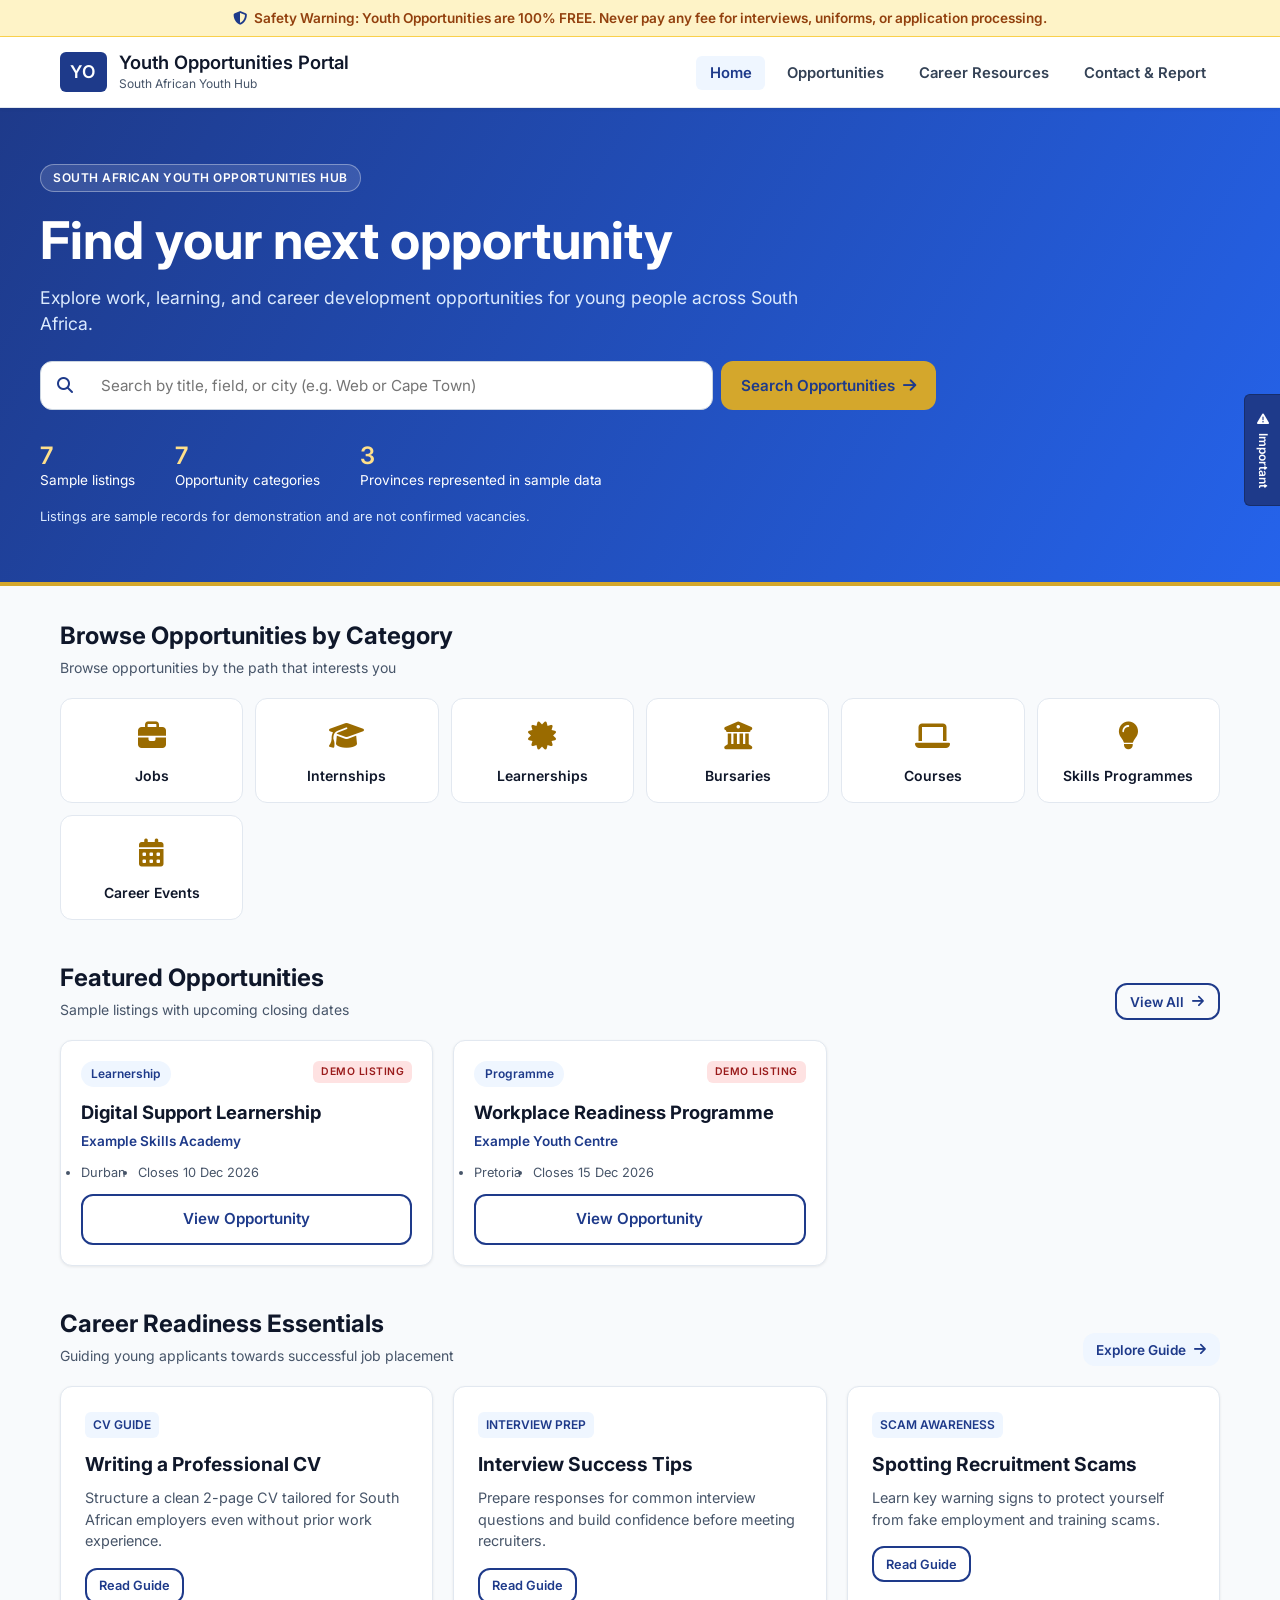
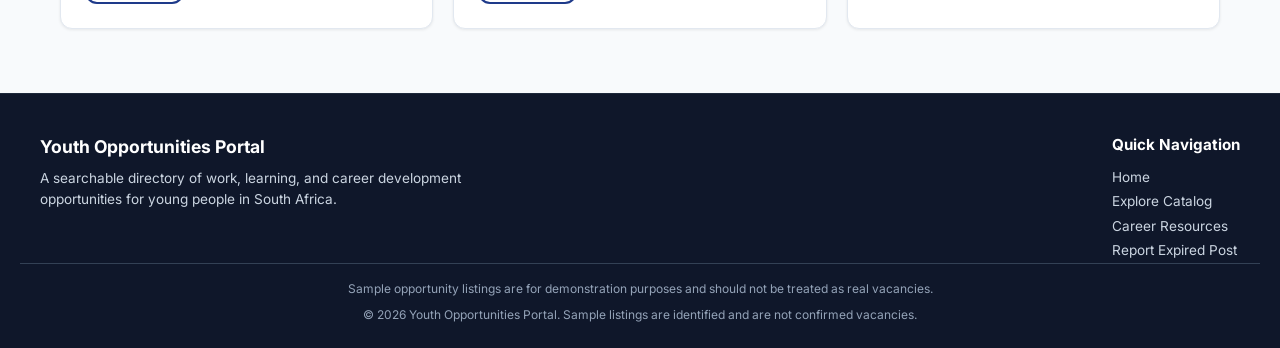
==== index.html @ da5fc0d7 "c" ====
<!DOCTYPE html>
<html lang="en">
<head>
  <meta charset="UTF-8" />
  <meta name="viewport" content="width=device-width, initial-scale=1.0" />
  <title>Youth Opportunities Portal | South African Youth Hub</title>
  <link rel="stylesheet" href="https://cdnjs.cloudflare.com/ajax/libs/font-awesome/6.7.2/css/all.min.css" />
  <link rel="stylesheet" href="../css/style.css" />
</head>
<body>

  <!-- ACCESSIBILITY: Skip Link -->
  <a href="#main-content" class="skip-link">Skip to main content</a>

  <!-- SCAM WARNING BANNER -->
  <aside class="scam-banner" aria-label="Security Alert">
    <i class="fa-solid fa-shield-halved" aria-hidden="true"></i>
    <strong>Safety Warning:</strong> Youth Opportunities are 100% FREE. Never pay any fee for interviews, uniforms, or application processing.
  </aside>

  <!-- NAVIGATION HEADER -->
  <header class="site-header">
    <div class="nav-container">
      <a href="index.html" class="logo-group">
        <span class="logo-badge">YO</span>
        <div>
          <span class="logo-title">Youth Opportunities Portal</span>
          <span class="logo-sub">South African Youth Hub</span>
        </div>
      </a>

      <nav aria-label="Primary Desktop Navigation">
        <ul class="nav-links">
          <li><a href="index.html" class="active">Home</a></li>
          <li><a href="opportunities.html">Opportunities</a></li>
          <li><a href="resources.html">Career Resources</a></li>
          <li><a href="contact.html">Contact & Report</a></li>
        </ul>
      </nav>

      <button id="mobile-nav-toggle" class="mobile-nav-toggle" aria-label="Toggle navigation drawer" aria-expanded="false">
        <i class="fa-solid fa-bars" aria-hidden="true"></i>
      </button>
    </div>

    <!-- Mobile Drawer -->
    <div id="mobile-drawer" class="mobile-drawer">
      <nav aria-label="Primary Mobile Navigation">
        <ul class="mobile-drawer-links">
          <li><a href="index.html" class="active">Home</a></li>
          <li><a href="opportunities.html">Opportunities</a></li>
          <li><a href="resources.html">Career Resources</a></li>
          <li><a href="contact.html">Contact & Report</a></li>
        </ul>
      </nav>
    </div>
  </header>

  <!-- MAIN CONTENT -->
  <main id="main-content" class="main-layout home-main">

  <!-- FULL-WIDTH OPPORTUNITY SEARCH -->
  <section class="hero-card" aria-labelledby="hero-title">
    <div class="hero-content">
      <span class="badge-tag">South African Youth Opportunities Hub</span>
      <h1 id="hero-title" class="hero-title">Find your next opportunity</h1>
      <p class="hero-subtitle">Explore work, learning, and career development opportunities for young people across South Africa.</p>

      <form action="opportunities.html" method="GET" class="hero-search-form" role="search">
        <label for="hero-search" class="sr-only">Search opportunities</label>
        <div class="hero-search-field">
          <i class="fa-solid fa-magnifying-glass" aria-hidden="true"></i>
          <input type="text" id="hero-search" name="search" placeholder="Search by title, field, or city (e.g. Web or Cape Town)" class="hero-search-input" />
        </div>
        <button type="submit" class="btn btn-primary">
          Search Opportunities
          <i class="fa-solid fa-arrow-right" aria-hidden="true"></i>
        </button>
      </form>

      <div class="hero-stats" aria-label="Portal overview">
        <div class="hero-stat">
          <strong>7</strong>
          <span>Sample listings</span>
        </div>
        <div class="hero-stat">
          <strong>7</strong>
          <span>Opportunity categories</span>
        </div>
        <div class="hero-stat">
          <strong>3</strong>
          <span>Provinces represented in sample data</span>
        </div>
      </div>
      <p class="hero-sample-note">Listings are sample records for demonstration and are not confirmed vacancies.</p>
    </div>
  </section>

  <div class="home-content">
    <!-- CATEGORIES SECTION -->
    <section style="margin-bottom: 2.5rem;">
      <div class="section-header">
        <div>
          <h2 class="section-title">Browse Opportunities by Category</h2>
          <p class="section-subtitle">Browse opportunities by the path that interests you</p>
        </div>
      </div>

      <div class="category-grid">
        <a href="opportunities.html?category=Job" class="category-card">
          <span class="category-icon"><i class="fa-solid fa-briefcase" aria-hidden="true"></i></span>
          <span class="category-name">Jobs</span>
        </a>
        <a href="opportunities.html?category=Internship" class="category-card">
          <span class="category-icon"><i class="fa-solid fa-graduation-cap" aria-hidden="true"></i></span>
          <span class="category-name">Internships</span>
        </a>
        <a href="opportunities.html?category=Learnership" class="category-card">
          <span class="category-icon"><i class="fa-solid fa-certificate" aria-hidden="true"></i></span>
          <span class="category-name">Learnerships</span>
        </a>
        <a href="opportunities.html?category=Bursary" class="category-card">
          <span class="category-icon"><i class="fa-solid fa-building-columns" aria-hidden="true"></i></span>
          <span class="category-name">Bursaries</span>
        </a>
        <a href="opportunities.html?category=Course" class="category-card">
          <span class="category-icon"><i class="fa-solid fa-laptop" aria-hidden="true"></i></span>
          <span class="category-name">Courses</span>
        </a>
        <a href="opportunities.html?category=Programme" class="category-card">
          <span class="category-icon"><i class="fa-solid fa-lightbulb" aria-hidden="true"></i></span>
          <span class="category-name">Skills Programmes</span>
        </a>
        <a href="opportunities.html?category=Career%20Event" class="category-card">
          <span class="category-icon"><i class="fa-solid fa-calendar-days" aria-hidden="true"></i></span>
          <span class="category-name">Career Events</span>
        </a>
      </div>
    </section>

    <!-- FEATURED OPPORTUNITIES -->
    <section style="margin-bottom: 2.5rem;">
      <div class="section-header">
        <div>
          <h2 class="section-title">Featured Opportunities</h2>
          <p class="section-subtitle">Sample listings with upcoming closing dates</p>
        </div>
        <a href="opportunities.html" class="btn btn-outline" style="padding: 0.4rem 0.85rem; font-size: 0.85rem;">View All <i class="fa-solid fa-arrow-right" aria-hidden="true"></i></a>
      </div>

      <div id="featured-grid" class="opportunities-grid"></div>
    </section>

    <!-- CAREER READINESS SECTION -->
    <section style="margin-bottom: 2rem;">
      <div class="section-header">
        <div>
          <h2 class="section-title">Career Readiness Essentials</h2>
          <p class="section-subtitle">Guiding young applicants towards successful job placement</p>
        </div>
        <a href="resources.html" class="btn btn-secondary" style="padding: 0.4rem 0.85rem; font-size: 0.85rem;">Explore Guide <i class="fa-solid fa-arrow-right" aria-hidden="true"></i></a>
      </div>

      <div class="resources-grid">
        <div class="resource-card">
          
          <span class="resource-badge">CV GUIDE</span>
          <h3 class="resource-title">Writing a Professional CV</h3>
          <p class="resource-desc">Structure a clean 2-page CV tailored for South African employers even without prior work experience.</p>
          <a href="resources.html#cv-section" class="btn btn-outline" style="font-size: 0.8rem; padding: 0.4rem 0.75rem;">Read Guide</a>
        </div>

        <div class="resource-card">
          <span class="resource-badge">INTERVIEW PREP</span>
          <h3 class="resource-title">Interview Success Tips</h3>
          <p class="resource-desc">Prepare responses for common interview questions and build confidence before meeting recruiters.</p>
          <a href="resources.html#interview-section" class="btn btn-outline" style="font-size: 0.8rem; padding: 0.4rem 0.75rem;">Read Guide</a>
        </div>

        <div class="resource-card">
          <span class="resource-badge">SCAM AWARENESS</span>
          <h3 class="resource-title">Spotting Recruitment Scams</h3>
          <p class="resource-desc">Learn key warning signs to protect yourself from fake employment and training scams.</p>
          <a href="resources.html#scam-section" class="btn btn-outline" style="font-size: 0.8rem; padding: 0.4rem 0.75rem;">Read Guide</a>
        </div>
      </div>
    </section>

  </div>
  </main>

  <!-- FOOTER -->
  <footer class="site-footer">
    <div class="footer-container">
      <div style="max-width: 450px;">
        <h3 style="color: var(--white); font-size: 1.1rem; margin-bottom: 0.5rem;">Youth Opportunities Portal</h3>
        <p>A searchable directory of work, learning, and career development opportunities for young people in South Africa.</p>
      </div>

      <div>
        <h4 style="color: var(--white); font-size: 0.95rem; margin-bottom: 0.5rem;">Quick Navigation</h4>
        <ul style="list-style: none; line-height: 1.8;">
          <li><a href="index.html" style="color: var(--gray-300); text-decoration: none;">Home</a></li>
          <li><a href="opportunities.html" style="color: var(--gray-300); text-decoration: none;">Explore Catalog</a></li>
          <li><a href="resources.html" style="color: var(--gray-300); text-decoration: none;">Career Resources</a></li>
          <li><a href="contact.html" style="color: var(--gray-300); text-decoration: none;">Report Expired Post</a></li>
        </ul>
      </div>
    </div>

    <div class="footer-bottom">
      <p>Sample opportunity listings are for demonstration purposes and should not be treated as real vacancies.</p>
      <p style="margin-top: 0.5rem;">© 2026 Youth Opportunities Portal. Sample listings are identified and are not confirmed vacancies.</p>
    </div>
  </footer>

  <aside class="applicant-warning" aria-label="Important applicant information">
    <button
      class="applicant-warning-tab"
      id="applicant-warning-toggle"
      type="button"
      aria-label="Open important applicant warning"
      aria-expanded="false"
      aria-controls="applicant-warning-panel"
    >
      <i class="fa-solid fa-triangle-exclamation" aria-hidden="true"></i>
      <span>Important</span>
    </button>
    <section
      class="applicant-warning-panel"
      id="applicant-warning-panel"
      aria-labelledby="applicant-warning-title"
      hidden
    >
      <h2 id="applicant-warning-title">Important applicant notice</h2>
      <p>Important: This portal is a student demo project and the opportunities currently displayed are sample listings. Always confirm an opportunity on the organisation's official website before submitting personal information or documents. Never pay money to apply for a job, learnership, internship, bursary, or course.</p>
      <button class="applicant-warning-close" type="button">Close</button>
    </section>
  </aside>

  <script src="../js/main.js"></script>
</body>
</html>
---- css/style.css ----
/* ==========================================================================
   Youth Opportunities Portal - Shared Stylesheet
   Color Palette: South African navy, royal blue, and subtle gold accents
   ========================================================================== */

@import url("https://fonts.googleapis.com/css2?family=Inter:wght@400;600;700&display=swap");

:root {
  --primary: #1e3a8a;        /* Deep navy blue */
  --primary-hover: #172e6b;
  --primary-light: #eff6ff;
  --secondary: #2563eb;      /* Royal blue */
  --gold: #d4a72c;
  --gold-hover: #e2b83f;
  --dark: #0f172a;           /* Dark Slate Text */
  --light: #f8fafc;          /* Light Slate Background */
  --white: #ffffff;
  --gray-100: #f1f5f9;
  --gray-200: #e2e8f0;
  --gray-300: #cbd5e1;
  --gray-600: #475569;
  --gray-700: #334155;
  --amber-bg: #fffbeb;
  --amber-border: #fcd34d;
  --amber-text: #78350f;
  --red-600: #dc2626;
  --green-600: #16a34a;
  
  --font-main: "Inter", Arial, sans-serif;
  --max-width: 1200px;
  --radius-sm: 6px;
  --radius-md: 12px;
  --radius-lg: 18px;
  --shadow-sm: 0 1px 3px rgba(0, 0, 0, 0.08);
  --shadow-md: 0 4px 12px rgba(0, 0, 0, 0.08);
  --shadow-lg: 0 10px 25px rgba(30, 58, 138, 0.16);
}

/* --- Global Reset & Base Styles --- */
* {
  box-sizing: border-box;
  margin: 0;
  padding: 0;
}

html {
  font-family: var(--font-main);
  font-size: 16px;
  color: var(--dark);
  background-color: var(--light);
  line-height: 1.5;
  scroll-behavior: smooth;
}

body {
  display: flex;
  flex-direction: column;
  min-height: 100vh;
  font-family: var(--font-main);
  font-weight: 400;
}

button,
input,
select,
textarea {
  font-family: inherit;
}

h1,
h2,
h3 {
  font-weight: 700;
}

strong,
b {
  font-weight: 600;
}

/* --- Accessibility Focus States --- */
a:focus-visible,
button:focus-visible,
input:focus-visible,
select:focus-visible,
textarea:focus-visible {
  outline: 3px solid var(--secondary) !important;
  outline-offset: 3px !important;
}

.sr-only {
  position: absolute;
  width: 1px;
  height: 1px;
  padding: 0;
  margin: -1px;
  overflow: hidden;
  clip: rect(0, 0, 0, 0);
  white-space: nowrap;
  border: 0;
}

.skip-link {
  position: absolute;
  top: -50px;
  left: 1rem;
  background: var(--primary);
  color: var(--white);
  padding: 0.75rem 1.25rem;
  z-index: 9999;
  font-weight: 600;
  border-radius: var(--radius-sm);
  transition: top 0.2s ease;
  text-decoration: none;
}

.skip-link:focus {
  top: 1rem;
}

.applicant-warning {
  position: fixed;
  top: 50%;
  right: 0;
  z-index: 200;
  transform: translateY(-50%);
}

.applicant-warning-tab {
  display: flex;
  width: 36px;
  min-height: 112px;
  flex-direction: column;
  align-items: center;
  justify-content: center;
  gap: 0.5rem;
  padding: 0.65rem 0.35rem;
  border: 1px solid var(--primary-hover);
  border-right: 0;
  border-radius: var(--radius-sm) 0 0 var(--radius-sm);
  background: var(--primary);
  color: var(--white);
  font: inherit;
  font-size: 0.75rem;
  font-weight: 600;
  cursor: pointer;
}

.applicant-warning-tab span {
  writing-mode: vertical-rl;
}

.applicant-warning-panel {
  position: absolute;
  top: 50%;
  right: 46px;
  width: min(360px, calc(100vw - 64px));
  padding: 1.25rem;
  transform: translateY(-50%);
  border: 1px solid var(--gray-300);
  border-top: 4px solid var(--primary);
  border-radius: var(--radius-md);
  background: var(--white);
  color: var(--dark);
  box-shadow: var(--shadow-lg);
}

.applicant-warning-panel[hidden] {
  display: none;
}

.applicant-warning-panel h2 {
  margin-bottom: 0.65rem;
  color: var(--primary);
  font-size: 1.1rem;
}

.applicant-warning-panel p {
  font-size: 0.9rem;
  line-height: 1.55;
}

.applicant-warning-close {
  min-height: 44px;
  margin-top: 1rem;
  padding: 0.55rem 1rem;
  border: 0;
  border-radius: var(--radius-sm);
  background: var(--primary);
  color: var(--white);
  font: inherit;
  font-weight: 600;
  cursor: pointer;
}

/* --- Banners --- */
.scam-banner {
  background-color: #fef3c7;
  color: #92400e;
  border-bottom: 1px solid var(--amber-border);
  padding: 0.5rem 1rem;
  font-size: 0.85rem;
  text-align: center;
  font-weight: 600;
}

.scam-banner i {
  color: var(--primary);
  margin-right: 0.25rem;
}

/* --- Navigation Header --- */
.site-header {
  background-color: var(--white);
  border-bottom: 1px solid var(--gray-200);
  position: sticky;
  top: 0;
  z-index: 100;
  box-shadow: var(--shadow-sm);
}

.nav-container {
  max-width: var(--max-width);
  margin: 0 auto;
  padding: 0.85rem 1.25rem;
  display: flex;
  justify-content: space-between;
  align-items: center;
}

.logo-group {
  display: flex;
  align-items: center;
  gap: 0.75rem;
  text-decoration: none;
  color: var(--dark);
}

.logo-badge {
  background: var(--primary);
  color: var(--white);
  font-weight: 600;
  padding: 0.4rem 0.65rem;
  border-radius: var(--radius-sm);
  font-size: 1.1rem;
  letter-spacing: 1px;
}

.logo-title {
  font-size: 1.15rem;
  font-weight: 600;
  color: var(--dark);
  line-height: 1.2;
}

.logo-sub {
  font-size: 0.75rem;
  color: var(--gray-600);
  display: block;
}

.nav-links {
  display: flex;
  gap: 0.5rem;
  list-style: none;
}

.nav-links a {
  text-decoration: none;
  color: var(--gray-700);
  font-weight: 600;
  font-size: 0.925rem;
  padding: 0.5rem 0.85rem;
  border-radius: var(--radius-sm);
  transition: all 0.2s ease;
}

.nav-links a:hover,
.nav-links a.active {
  color: var(--primary);
  background-color: var(--primary-light);
}

.mobile-nav-toggle {
  display: none;
  background: transparent;
  border: none;
  font-size: 1.5rem;
  color: var(--dark);
  cursor: pointer;
  padding: 0.25rem 0.5rem;
}

.mobile-nav-toggle i {
  color: var(--primary);
}

.mobile-drawer {
  display: none;
  background: var(--white);
  border-bottom: 1px solid var(--gray-200);
  padding: 1rem 1.25rem;
}

.mobile-drawer.open {
  display: block;
}

.mobile-drawer-links {
  list-style: none;
  display: flex;
  flex-direction: column;
  gap: 0.5rem;
}

.mobile-drawer-links a {
  text-decoration: none;
  color: var(--gray-700);
  font-weight: 600;
  display: block;
  padding: 0.6rem 0.75rem;
  border-radius: var(--radius-sm);
}

.mobile-drawer-links a:hover,
.mobile-drawer-links a.active {
  background-color: var(--primary-light);
  color: var(--primary);
}

/* --- Layout Containers --- */
.main-layout {
  flex: 1;
  max-width: var(--max-width);
  width: 100%;
  margin: 0 auto;
  padding: 2rem 1.25rem;
}

.home-main {
  max-width: none;
  padding: 0;
  width: 100%;
}

.home-content {
  max-width: var(--max-width);
  width: 100%;
  margin: 0 auto;
  padding: 2rem 1.25rem;
}

/* --- Hero Section --- */
.hero-card {
  width: 100%;
  background: linear-gradient(120deg, var(--primary) 0%, var(--secondary) 100%);
  color: var(--white);
  padding: 3.5rem 1.25rem;
  border-bottom: 4px solid var(--gold);
}

.hero-content {
  max-width: var(--max-width);
  margin: 0 auto;
}

.badge-tag {
  display: inline-block;
  background: rgba(255, 255, 255, 0.12);
  color: #fff;
  border: 1px solid rgba(255, 255, 255, 0.35);
  font-size: 0.75rem;
  font-weight: 600;
  text-transform: uppercase;
  padding: 0.25rem 0.75rem;
  border-radius: 999px;
  letter-spacing: 0.5px;
  margin-bottom: 1rem;
}

.hero-title {
  font-size: clamp(2rem, 5vw, 3.25rem);
  font-weight: 700;
  line-height: 1.25;
  margin-bottom: 0.75rem;
}

.hero-subtitle {
  font-size: 1.1rem;
  color: #dbeafe;
  margin-bottom: 1.5rem;
  line-height: 1.5;
  max-width: 48rem;
}

.hero-search-form {
  display: flex;
  gap: 0.5rem;
  flex-wrap: wrap;
  max-width: 56rem;
}

.hero-search-field {
  display: flex;
  flex: 1 1 20rem;
  align-items: center;
  gap: 0.75rem;
  min-width: 0;
  padding: 0 1rem;
  background: var(--white);
  border: 1px solid var(--gray-300);
  border-radius: var(--radius-md);
  color: var(--primary);
}

.hero-search-input {
  width: 100%;
  min-width: 0;
  padding: 0.85rem 1rem;
  border: 0;
  outline: 0;
  font-size: 0.95rem;
}

.hero-search-form .btn-primary {
  background: var(--gold);
  color: var(--primary);
  min-height: 48px;
}

.hero-search-form .btn-primary:hover {
  background: var(--gold-hover);
}

.hero-stats {
  display: flex;
  flex-wrap: wrap;
  gap: 1.5rem 2.5rem;
  margin-top: 2rem;
}

.hero-stat {
  display: flex;
  flex-direction: column;
}

.hero-stat strong {
  color: #ffe08a;
  font-size: 1.5rem;
  line-height: 1.2;
}

.hero-stat span {
  color: var(--white);
  font-size: 0.85rem;
}

.hero-sample-note {
  margin-top: 1rem;
  color: #dbeafe;
  font-size: 0.8rem;
}

/* --- Buttons --- */
.btn {
  display: inline-flex;
  align-items: center;
  justify-content: center;
  gap: 0.5rem;
  padding: 0.75rem 1.25rem;
  font-size: 0.95rem;
  font-weight: 600;
  border-radius: var(--radius-md);
  border: none;
  cursor: pointer;
  text-decoration: none;
  transition: all 0.2s ease;
}

.btn-primary {
  background-color: var(--primary);
  color: var(--white);
}

.btn-primary:hover {
  background-color: var(--primary-hover);
}

.btn-secondary {
  background-color: var(--primary-light);
  color: var(--primary);
}

.btn-secondary:hover {
  background-color: #dbeafe;
}

.btn-outline {
  background: transparent;
  border: 2px solid var(--primary);
  color: var(--primary);
}

.btn-outline:hover {
  background-color: var(--primary-light);
}

.btn-light {
  background: rgba(255, 255, 255, 0.2);
  color: var(--white);
  border: 1px solid rgba(255, 255, 255, 0.3);
}

.btn-light:hover {
  background: rgba(255, 255, 255, 0.3);
}

/* --- Section Titles --- */
.section-header {
  margin-bottom: 1.25rem;
  display: flex;
  justify-content: space-between;
  align-items: flex-end;
}

.section-title {
  font-size: 1.5rem;
  font-weight: 700;
  color: var(--dark);
}

.section-subtitle {
  font-size: 0.875rem;
  color: var(--gray-600);
  margin-top: 0.2rem;
}

/* --- Opportunity Cards & Grid --- */
.opportunities-grid {
  display: grid;
  grid-template-columns: 1fr;
  gap: 1.25rem;
}

.opportunity-card {
  background: var(--white);
  border: 1px solid var(--gray-200);
  border-radius: var(--radius-md);
  padding: 1.25rem;
  box-shadow: var(--shadow-sm);
  display: flex;
  flex-direction: column;
  justify-content: space-between;
  position: relative;
  transition: transform 0.2s ease, box-shadow 0.2s ease;
}

.opportunity-card:hover {
  transform: translateY(-2px);
  box-shadow: var(--shadow-md);
  border-color: var(--primary-light);
}

.opportunity-actions {
  display: flex;
  flex-wrap: wrap;
  align-items: center;
  gap: 0.65rem;
  margin-top: 1rem;
}

.apply-button {
  background-color: var(--primary);
  color: var(--white);
  min-height: 44px;
}

.apply-button:hover {
  background-color: var(--primary-hover);
}

.application-unavailable {
  flex-basis: 100%;
  color: var(--gray-600);
  font-size: 0.85rem;
  line-height: 1.5;
}

.demo-disclaimer {
  color: var(--gray-600);
  font-size: 0.85rem;
  line-height: 1.5;
  margin-top: 0.75rem;
}

.expired-notice {
  display: block;
}

.demo-tag {
  display: inline-block;
  background-color: #fee2e2;
  color: #991b1b;
  font-size: 0.65rem;
  font-weight: 600;
  padding: 0.2rem 0.5rem;
  border-radius: var(--radius-sm);
  letter-spacing: 0.5px;
}

.card-top {
  display: flex;
  justify-content: space-between;
  align-items: flex-start;
  margin-bottom: 0.75rem;
  gap: 0.5rem;
}

.category-pill {
  background-color: var(--primary-light);
  color: var(--primary);
  font-size: 0.75rem;
  font-weight: 600;
  padding: 0.25rem 0.65rem;
  border-radius: 999px;
}

.card-title {
  font-size: 1.15rem;
  font-weight: 700;
  color: var(--dark);
  margin-bottom: 0.25rem;
}

.card-org {
  font-size: 0.85rem;
  font-weight: 600;
  color: var(--primary);
  margin-bottom: 0.75rem;
}

.card-meta-list {
  display: flex;
  flex-wrap: wrap;
  gap: 0.75rem;
  font-size: 0.8rem;
  color: var(--gray-600);
  margin-bottom: 0.75rem;
}

.card-desc {
  font-size: 0.875rem;
  color: var(--gray-700);
  line-height: 1.45;
  margin-bottom: 1.25rem;
}

.card-footer {
  border-top: 1px solid var(--gray-100);
  padding-top: 0.75rem;
  display: flex;
  justify-content: space-between;
  align-items: center;
}

.card-updated {
  font-size: 0.7rem;
  color: var(--gray-600);
  font-weight: 400;
}

/* --- Category Buttons Grid --- */
.category-grid {
  display: grid;
  grid-template-columns: repeat(2, 1fr);
  gap: 0.75rem;
  margin-bottom: 2.5rem;
}

.category-card {
  background: var(--white);
  border: 1px solid var(--gray-200);
  border-radius: var(--radius-md);
  padding: 1rem;
  text-align: center;
  text-decoration: none;
  color: var(--dark);
  transition: all 0.2s ease;
  display: flex;
  flex-direction: column;
  align-items: center;
  gap: 0.5rem;
}

.category-card:hover {
  border-color: var(--primary);
  background-color: var(--primary-light);
  transform: translateY(-2px);
}

.category-icon {
  font-size: 1.75rem;
  color: #9a6b00;
}

.category-name {
  font-weight: 600;
  font-size: 0.875rem;
}

/* --- Filters Box --- */
.filters-card {
  background: var(--white);
  border: 1px solid var(--gray-200);
  border-radius: var(--radius-md);
  padding: 1.25rem;
  margin-bottom: 1.5rem;
  box-shadow: var(--shadow-sm);
}

.filters-grid {
  display: grid;
  grid-template-columns: 1fr;
  gap: 1rem;
  margin-top: 1rem;
}

.form-group {
  display: flex;
  flex-direction: column;
  gap: 0.35rem;
}

.form-label {
  font-size: 0.8rem;
  font-weight: 600;
  text-transform: uppercase;
  letter-spacing: 0.5px;
  color: var(--gray-700);
}

.form-control {
  padding: 0.65rem 0.85rem;
  border-radius: var(--radius-sm);
  border: 1px solid var(--gray-300);
  font-size: 0.9rem;
  background-color: var(--white);
  width: 100%;
}

.form-control:focus {
  border-color: var(--primary);
}

/* --- Empty / Error Box --- */
.status-box {
  background: var(--white);
  border: 1px solid var(--gray-200);
  border-radius: var(--radius-md);
  padding: 2.5rem 1.5rem;
  text-align: center;
  margin: 1.5rem 0;
}

.status-icon {
  font-size: 2.5rem;
  margin-bottom: 0.75rem;
  display: block;
}

.status-title {
  font-size: 1.2rem;
  font-weight: 700;
  color: var(--dark);
  margin-bottom: 0.5rem;
}

.status-text {
  font-size: 0.9rem;
  color: var(--gray-600);
  max-width: 500px;
  margin: 0 auto 1rem auto;
}

/* --- Resource Cards Grid --- */
.resources-grid {
  display: grid;
  grid-template-columns: 1fr;
  gap: 1.25rem;
}

.resource-card {
  background: var(--white);
  border: 1px solid var(--gray-200);
  border-radius: var(--radius-md);
  padding: 1.5rem;
  box-shadow: var(--shadow-sm);
}

.resource-badge {
  display: inline-block;
  background: var(--primary-light);
  color: var(--primary);
  font-weight: 600;
  font-size: 0.75rem;
  padding: 0.25rem 0.5rem;
  border-radius: var(--radius-sm);
  margin-bottom: 0.75rem;
}

.resource-title {
  font-size: 1.2rem;
  font-weight: 700;
  color: var(--dark);
  margin-bottom: 0.5rem;
}

.resource-desc {
  font-size: 0.9rem;
  color: var(--gray-600);
  margin-bottom: 1rem;
  line-height: 1.5;
}

.resource-list {
  list-style-type: disc;
  padding-left: 1.25rem;
  font-size: 0.85rem;
  color: var(--gray-700);
}

.resource-list li {
  margin-bottom: 0.35rem;
}

/* --- Form Container --- */
.form-container {
  max-width: 650px;
  margin: 0 auto;
  background: var(--white);
  border: 1px solid var(--gray-200);
  border-radius: var(--radius-md);
  padding: 1.75rem;
  box-shadow: var(--shadow-sm);
}

.alert {
  padding: 0.85rem 1rem;
  border-radius: var(--radius-sm);
  font-size: 0.875rem;
  font-weight: 600;
  margin-bottom: 1rem;
  display: none;
}

.alert-danger {
  background-color: #fef2f2;
  color: #991b1b;
  border: 1px solid #fca5a5;
}

.alert-success {
  background-color: #f0fdf4;
  color: #166534;
  border: 1px solid #86efac;
}

/* --- Details View Box --- */
.details-box {
  background: var(--white);
  border: 1px solid var(--gray-200);
  border-radius: var(--radius-lg);
  padding: 2rem 1.5rem;
  box-shadow: var(--shadow-sm);
}

.details-header {
  border-bottom: 1px solid var(--gray-200);
  padding-bottom: 1.25rem;
  margin-bottom: 1.5rem;
}

.details-meta-grid {
  display: grid;
  grid-template-columns: repeat(2, 1fr);
  gap: 1rem;
  background: var(--gray-100);
  padding: 1rem;
  border-radius: var(--radius-md);
  margin-bottom: 1.5rem;
  font-size: 0.85rem;
}

.details-section-title {
  font-size: 1.05rem;
  font-weight: 700;
  color: var(--dark);
  margin-top: 1.25rem;
  margin-bottom: 0.5rem;
}

/* --- Footer --- */
.site-footer {
  background-color: var(--dark);
  color: var(--gray-300);
  padding: 2.5rem 1.25rem 1.5rem 1.25rem;
  margin-top: auto;
  font-size: 0.85rem;
  border-top: 1px solid #1e293b;
}

.footer-container {
  max-width: var(--max-width);
  margin: 0 auto;
  display: flex;
  flex-direction: column;
  gap: 1.5rem;
}

.footer-bottom {
  border-top: 1px solid #334155;
  padding-top: 1rem;
  text-align: center;
  font-size: 0.75rem;
  color: #94a3b8;
}

/* ==========================================================================
   Responsive Breakpoints (Tablet & Desktop)
   ========================================================================== */

@media (min-width: 640px) {
  .category-grid {
    grid-template-columns: repeat(3, 1fr);
  }

  .opportunities-grid {
    grid-template-columns: repeat(2, 1fr);
  }

  .resources-grid {
    grid-template-columns: repeat(2, 1fr);
  }

  .filters-grid {
    grid-template-columns: repeat(2, 1fr);
  }

  .details-meta-grid {
    grid-template-columns: repeat(4, 1fr);
  }
}

@media (min-width: 992px) {
  .mobile-nav-toggle {
    display: none;
  }

  .nav-links {
    display: flex;
  }

  .category-grid {
    grid-template-columns: repeat(6, 1fr);
  }

  .opportunities-grid {
    grid-template-columns: repeat(3, 1fr);
  }

  .resources-grid {
    grid-template-columns: repeat(3, 1fr);
  }

  .filters-grid {
    grid-template-columns: 2fr repeat(5, 1fr);
  }

  .footer-container {
    flex-direction: row;
    justify-content: space-between;
  }
}

@media (max-width: 991px) {
  .nav-links {
    display: none;
  }

  .mobile-nav-toggle {
    display: block;
  }
}

@media (max-width: 420px) {
  .applicant-warning-tab {
    width: 20px;
    min-height: 96px;
    gap: 0.35rem;
    padding: 0.5rem 0.15rem;
    font-size: 0.65rem;
  }

  .applicant-warning-panel {
    right: 26px;
    width: calc(100vw - 56px);
    max-height: calc(100vh - 2rem);
    overflow-y: auto;
    padding: 1rem;
  }

  .opportunity-actions {
    align-items: stretch;
    flex-direction: column;
  }

  .opportunity-actions .btn {
    width: 100%;
  }

  .opportunity-actions .application-unavailable {
    flex-basis: auto;
    width: 100%;
  }
}

button,
.btn,
label {
  font-weight: 600;
}

#results-count {
  font-weight: 600 !important;
}
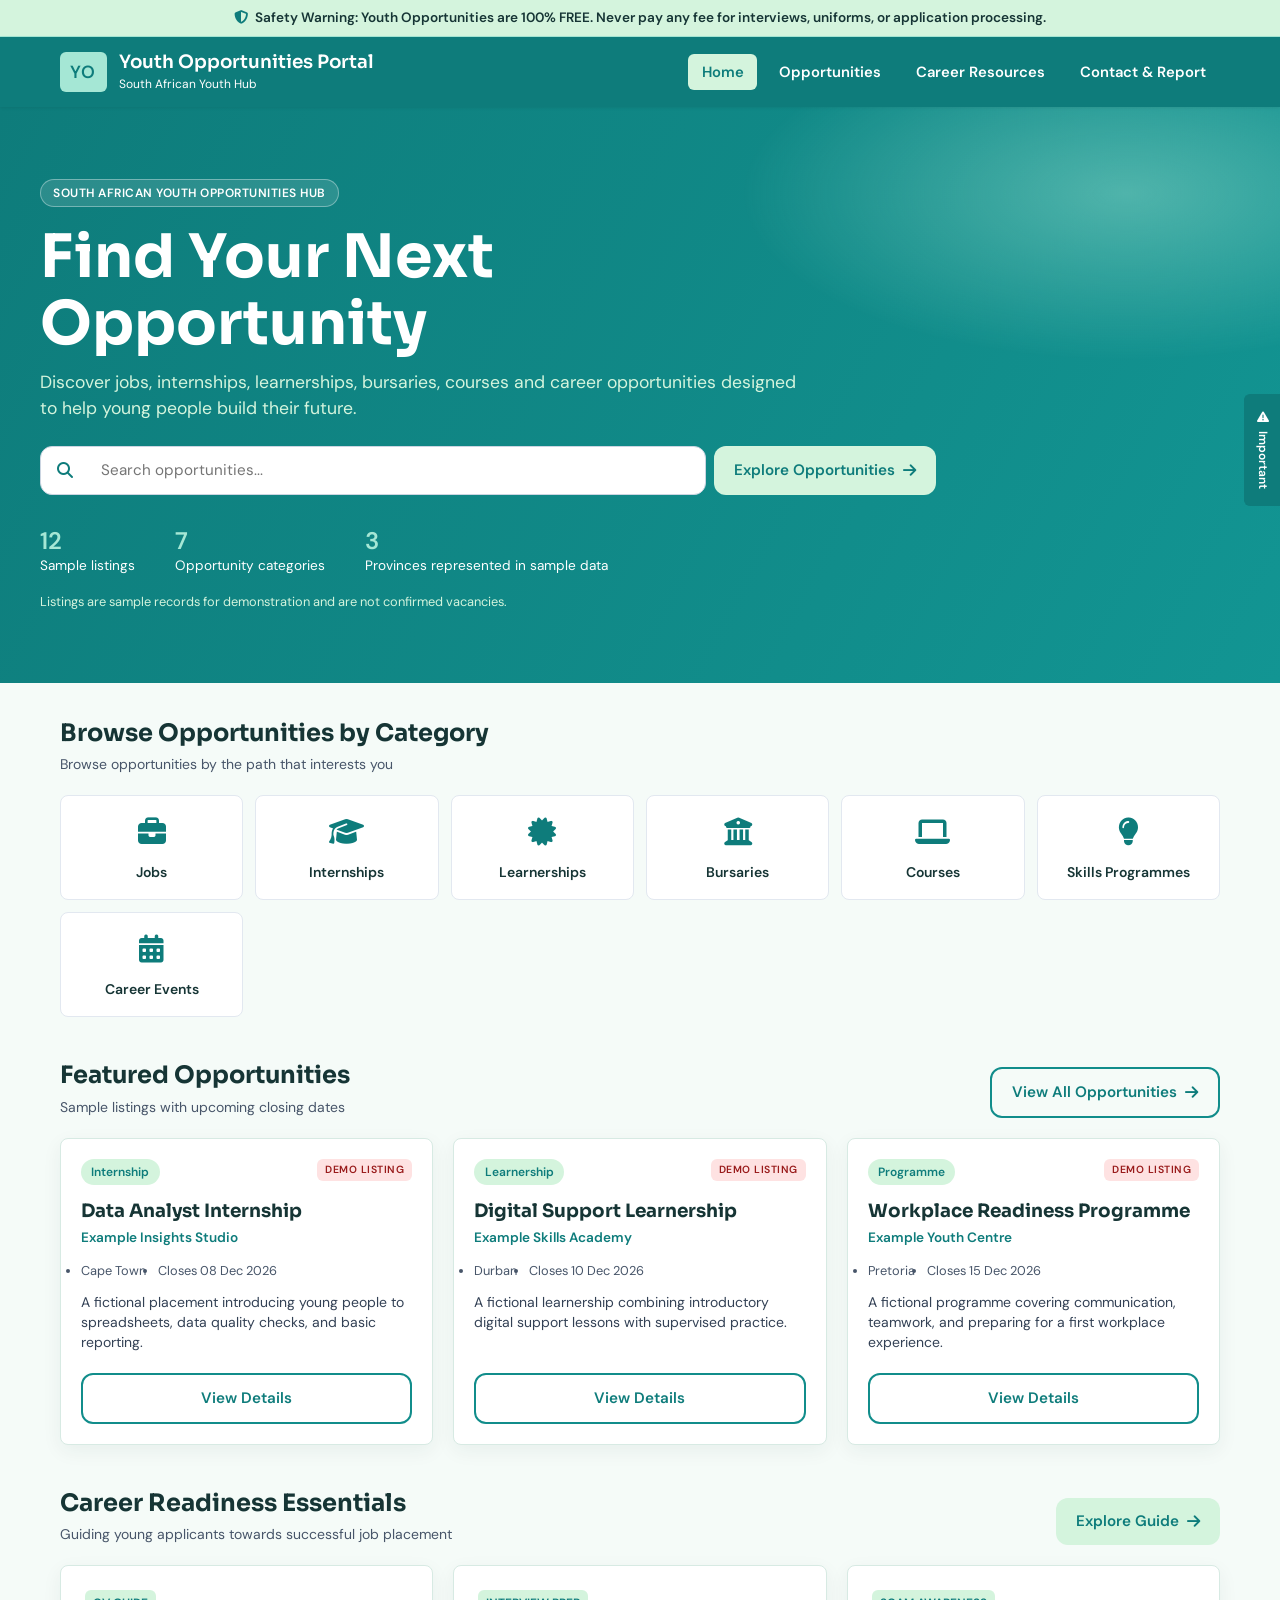
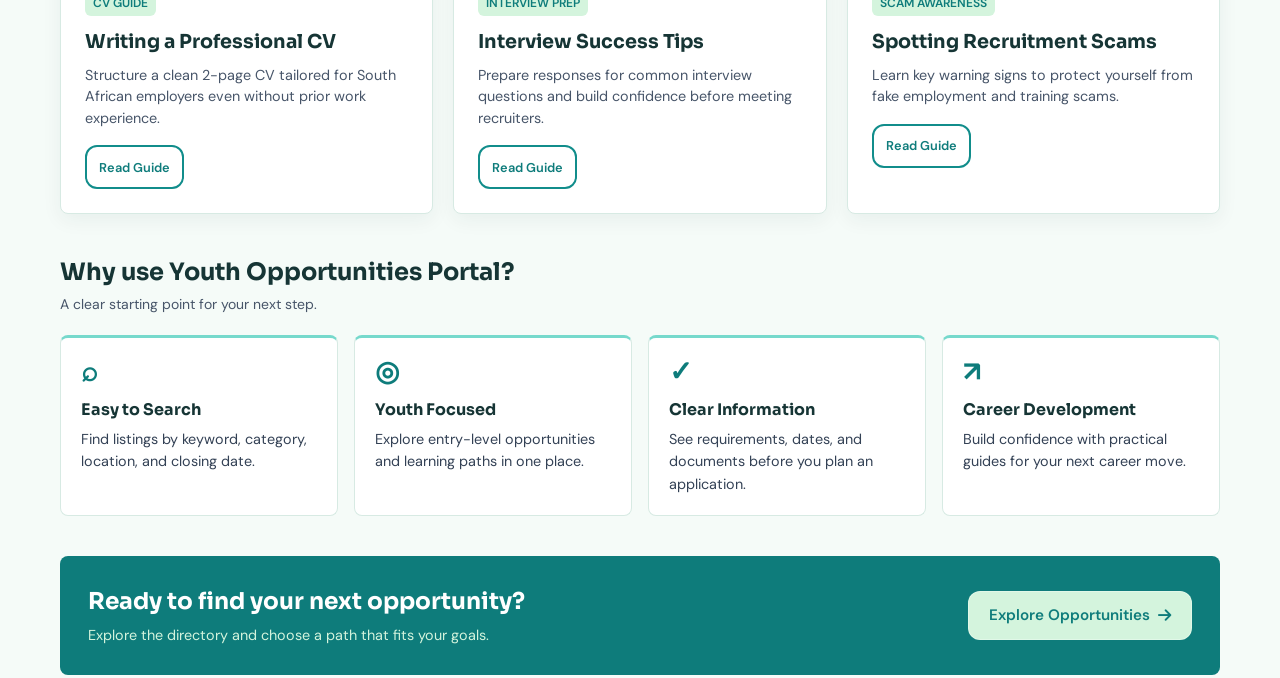
==== commit 10ba0d4d: "Add root entry point for GitHub Pages" ====
--- a/index.html
+++ b/index.html
@@ -3,241 +3,10 @@
 <head>
   <meta charset="UTF-8" />
   <meta name="viewport" content="width=device-width, initial-scale=1.0" />
-  <title>Youth Opportunities Portal | South African Youth Hub</title>
-  <link rel="stylesheet" href="https://cdnjs.cloudflare.com/ajax/libs/font-awesome/6.7.2/css/all.min.css" />
-  <link rel="stylesheet" href="../css/style.css" />
+  <meta http-equiv="refresh" content="0; url=html/index.html" />
+  <title>Youth Opportunities Portal</title>
 </head>
 <body>
-
-  <!-- ACCESSIBILITY: Skip Link -->
-  <a href="#main-content" class="skip-link">Skip to main content</a>
-
-  <!-- SCAM WARNING BANNER -->
-  <aside class="scam-banner" aria-label="Security Alert">
-    <i class="fa-solid fa-shield-halved" aria-hidden="true"></i>
-    <strong>Safety Warning:</strong> Youth Opportunities are 100% FREE. Never pay any fee for interviews, uniforms, or application processing.
-  </aside>
-
-  <!-- NAVIGATION HEADER -->
-  <header class="site-header">
-    <div class="nav-container">
-      <a href="index.html" class="logo-group">
-        <span class="logo-badge">YO</span>
-        <div>
-          <span class="logo-title">Youth Opportunities Portal</span>
-          <span class="logo-sub">South African Youth Hub</span>
-        </div>
-      </a>
-
-      <nav aria-label="Primary Desktop Navigation">
-        <ul class="nav-links">
-          <li><a href="index.html" class="active">Home</a></li>
-          <li><a href="opportunities.html">Opportunities</a></li>
-          <li><a href="resources.html">Career Resources</a></li>
-          <li><a href="contact.html">Contact & Report</a></li>
-        </ul>
-      </nav>
-
-      <button id="mobile-nav-toggle" class="mobile-nav-toggle" aria-label="Toggle navigation drawer" aria-expanded="false">
-        <i class="fa-solid fa-bars" aria-hidden="true"></i>
-      </button>
-    </div>
-
-    <!-- Mobile Drawer -->
-    <div id="mobile-drawer" class="mobile-drawer">
-      <nav aria-label="Primary Mobile Navigation">
-        <ul class="mobile-drawer-links">
-          <li><a href="index.html" class="active">Home</a></li>
-          <li><a href="opportunities.html">Opportunities</a></li>
-          <li><a href="resources.html">Career Resources</a></li>
-          <li><a href="contact.html">Contact & Report</a></li>
-        </ul>
-      </nav>
-    </div>
-  </header>
-
-  <!-- MAIN CONTENT -->
-  <main id="main-content" class="main-layout home-main">
-
-  <!-- FULL-WIDTH OPPORTUNITY SEARCH -->
-  <section class="hero-card" aria-labelledby="hero-title">
-    <div class="hero-content">
-      <span class="badge-tag">South African Youth Opportunities Hub</span>
-      <h1 id="hero-title" class="hero-title">Find your next opportunity</h1>
-      <p class="hero-subtitle">Explore work, learning, and career development opportunities for young people across South Africa.</p>
-
-      <form action="opportunities.html" method="GET" class="hero-search-form" role="search">
-        <label for="hero-search" class="sr-only">Search opportunities</label>
-        <div class="hero-search-field">
-          <i class="fa-solid fa-magnifying-glass" aria-hidden="true"></i>
-          <input type="text" id="hero-search" name="search" placeholder="Search by title, field, or city (e.g. Web or Cape Town)" class="hero-search-input" />
-        </div>
-        <button type="submit" class="btn btn-primary">
-          Search Opportunities
-          <i class="fa-solid fa-arrow-right" aria-hidden="true"></i>
-        </button>
-      </form>
-
-      <div class="hero-stats" aria-label="Portal overview">
-        <div class="hero-stat">
-          <strong>7</strong>
-          <span>Sample listings</span>
-        </div>
-        <div class="hero-stat">
-          <strong>7</strong>
-          <span>Opportunity categories</span>
-        </div>
-        <div class="hero-stat">
-          <strong>3</strong>
-          <span>Provinces represented in sample data</span>
-        </div>
-      </div>
-      <p class="hero-sample-note">Listings are sample records for demonstration and are not confirmed vacancies.</p>
-    </div>
-  </section>
-
-  <div class="home-content">
-    <!-- CATEGORIES SECTION -->
-    <section style="margin-bottom: 2.5rem;">
-      <div class="section-header">
-        <div>
-          <h2 class="section-title">Browse Opportunities by Category</h2>
-          <p class="section-subtitle">Browse opportunities by the path that interests you</p>
-        </div>
-      </div>
-
-      <div class="category-grid">
-        <a href="opportunities.html?category=Job" class="category-card">
-          <span class="category-icon"><i class="fa-solid fa-briefcase" aria-hidden="true"></i></span>
-          <span class="category-name">Jobs</span>
-        </a>
-        <a href="opportunities.html?category=Internship" class="category-card">
-          <span class="category-icon"><i class="fa-solid fa-graduation-cap" aria-hidden="true"></i></span>
-          <span class="category-name">Internships</span>
-        </a>
-        <a href="opportunities.html?category=Learnership" class="category-card">
-          <span class="category-icon"><i class="fa-solid fa-certificate" aria-hidden="true"></i></span>
-          <span class="category-name">Learnerships</span>
-        </a>
-        <a href="opportunities.html?category=Bursary" class="category-card">
-          <span class="category-icon"><i class="fa-solid fa-building-columns" aria-hidden="true"></i></span>
-          <span class="category-name">Bursaries</span>
-        </a>
-        <a href="opportunities.html?category=Course" class="category-card">
-          <span class="category-icon"><i class="fa-solid fa-laptop" aria-hidden="true"></i></span>
-          <span class="category-name">Courses</span>
-        </a>
-        <a href="opportunities.html?category=Programme" class="category-card">
-          <span class="category-icon"><i class="fa-solid fa-lightbulb" aria-hidden="true"></i></span>
-          <span class="category-name">Skills Programmes</span>
-        </a>
-        <a href="opportunities.html?category=Career%20Event" class="category-card">
-          <span class="category-icon"><i class="fa-solid fa-calendar-days" aria-hidden="true"></i></span>
-          <span class="category-name">Career Events</span>
-        </a>
-      </div>
-    </section>
-
-    <!-- FEATURED OPPORTUNITIES -->
-    <section style="margin-bottom: 2.5rem;">
-      <div class="section-header">
-        <div>
-          <h2 class="section-title">Featured Opportunities</h2>
-          <p class="section-subtitle">Sample listings with upcoming closing dates</p>
-        </div>
-        <a href="opportunities.html" class="btn btn-outline" style="padding: 0.4rem 0.85rem; font-size: 0.85rem;">View All <i class="fa-solid fa-arrow-right" aria-hidden="true"></i></a>
-      </div>
-
-      <div id="featured-grid" class="opportunities-grid"></div>
-    </section>
-
-    <!-- CAREER READINESS SECTION -->
-    <section style="margin-bottom: 2rem;">
-      <div class="section-header">
-        <div>
-          <h2 class="section-title">Career Readiness Essentials</h2>
-          <p class="section-subtitle">Guiding young applicants towards successful job placement</p>
-        </div>
-        <a href="resources.html" class="btn btn-secondary" style="padding: 0.4rem 0.85rem; font-size: 0.85rem;">Explore Guide <i class="fa-solid fa-arrow-right" aria-hidden="true"></i></a>
-      </div>
-
-      <div class="resources-grid">
-        <div class="resource-card">
-          
-          <span class="resource-badge">CV GUIDE</span>
-          <h3 class="resource-title">Writing a Professional CV</h3>
-          <p class="resource-desc">Structure a clean 2-page CV tailored for South African employers even without prior work experience.</p>
-          <a href="resources.html#cv-section" class="btn btn-outline" style="font-size: 0.8rem; padding: 0.4rem 0.75rem;">Read Guide</a>
-        </div>
-
-        <div class="resource-card">
-          <span class="resource-badge">INTERVIEW PREP</span>
-          <h3 class="resource-title">Interview Success Tips</h3>
-          <p class="resource-desc">Prepare responses for common interview questions and build confidence before meeting recruiters.</p>
-          <a href="resources.html#interview-section" class="btn btn-outline" style="font-size: 0.8rem; padding: 0.4rem 0.75rem;">Read Guide</a>
-        </div>
-
-        <div class="resource-card">
-          <span class="resource-badge">SCAM AWARENESS</span>
-          <h3 class="resource-title">Spotting Recruitment Scams</h3>
-          <p class="resource-desc">Learn key warning signs to protect yourself from fake employment and training scams.</p>
-          <a href="resources.html#scam-section" class="btn btn-outline" style="font-size: 0.8rem; padding: 0.4rem 0.75rem;">Read Guide</a>
-        </div>
-      </div>
-    </section>
-
-  </div>
-  </main>
-
-  <!-- FOOTER -->
-  <footer class="site-footer">
-    <div class="footer-container">
-      <div style="max-width: 450px;">
-        <h3 style="color: var(--white); font-size: 1.1rem; margin-bottom: 0.5rem;">Youth Opportunities Portal</h3>
-        <p>A searchable directory of work, learning, and career development opportunities for young people in South Africa.</p>
-      </div>
-
-      <div>
-        <h4 style="color: var(--white); font-size: 0.95rem; margin-bottom: 0.5rem;">Quick Navigation</h4>
-        <ul style="list-style: none; line-height: 1.8;">
-          <li><a href="index.html" style="color: var(--gray-300); text-decoration: none;">Home</a></li>
-          <li><a href="opportunities.html" style="color: var(--gray-300); text-decoration: none;">Explore Catalog</a></li>
-          <li><a href="resources.html" style="color: var(--gray-300); text-decoration: none;">Career Resources</a></li>
-          <li><a href="contact.html" style="color: var(--gray-300); text-decoration: none;">Report Expired Post</a></li>
-        </ul>
-      </div>
-    </div>
-
-    <div class="footer-bottom">
-      <p>Sample opportunity listings are for demonstration purposes and should not be treated as real vacancies.</p>
-      <p style="margin-top: 0.5rem;">© 2026 Youth Opportunities Portal. Sample listings are identified and are not confirmed vacancies.</p>
-    </div>
-  </footer>
-
-  <aside class="applicant-warning" aria-label="Important applicant information">
-    <button
-      class="applicant-warning-tab"
-      id="applicant-warning-toggle"
-      type="button"
-      aria-label="Open important applicant warning"
-      aria-expanded="false"
-      aria-controls="applicant-warning-panel"
-    >
-      <i class="fa-solid fa-triangle-exclamation" aria-hidden="true"></i>
-      <span>Important</span>
-    </button>
-    <section
-      class="applicant-warning-panel"
-      id="applicant-warning-panel"
-      aria-labelledby="applicant-warning-title"
-      hidden
-    >
-      <h2 id="applicant-warning-title">Important applicant notice</h2>
-      <p>Important: This portal is a student demo project and the opportunities currently displayed are sample listings. Always confirm an opportunity on the organisation's official website before submitting personal information or documents. Never pay money to apply for a job, learnership, internship, bursary, or course.</p>
-      <button class="applicant-warning-close" type="button">Close</button>
-    </section>
-  </aside>
-
-  <script src="../js/main.js"></script>
+  <p>Redirecting to the <a href="html/index.html">Youth Opportunities Portal</a>.</p>
 </body>
 </html>
